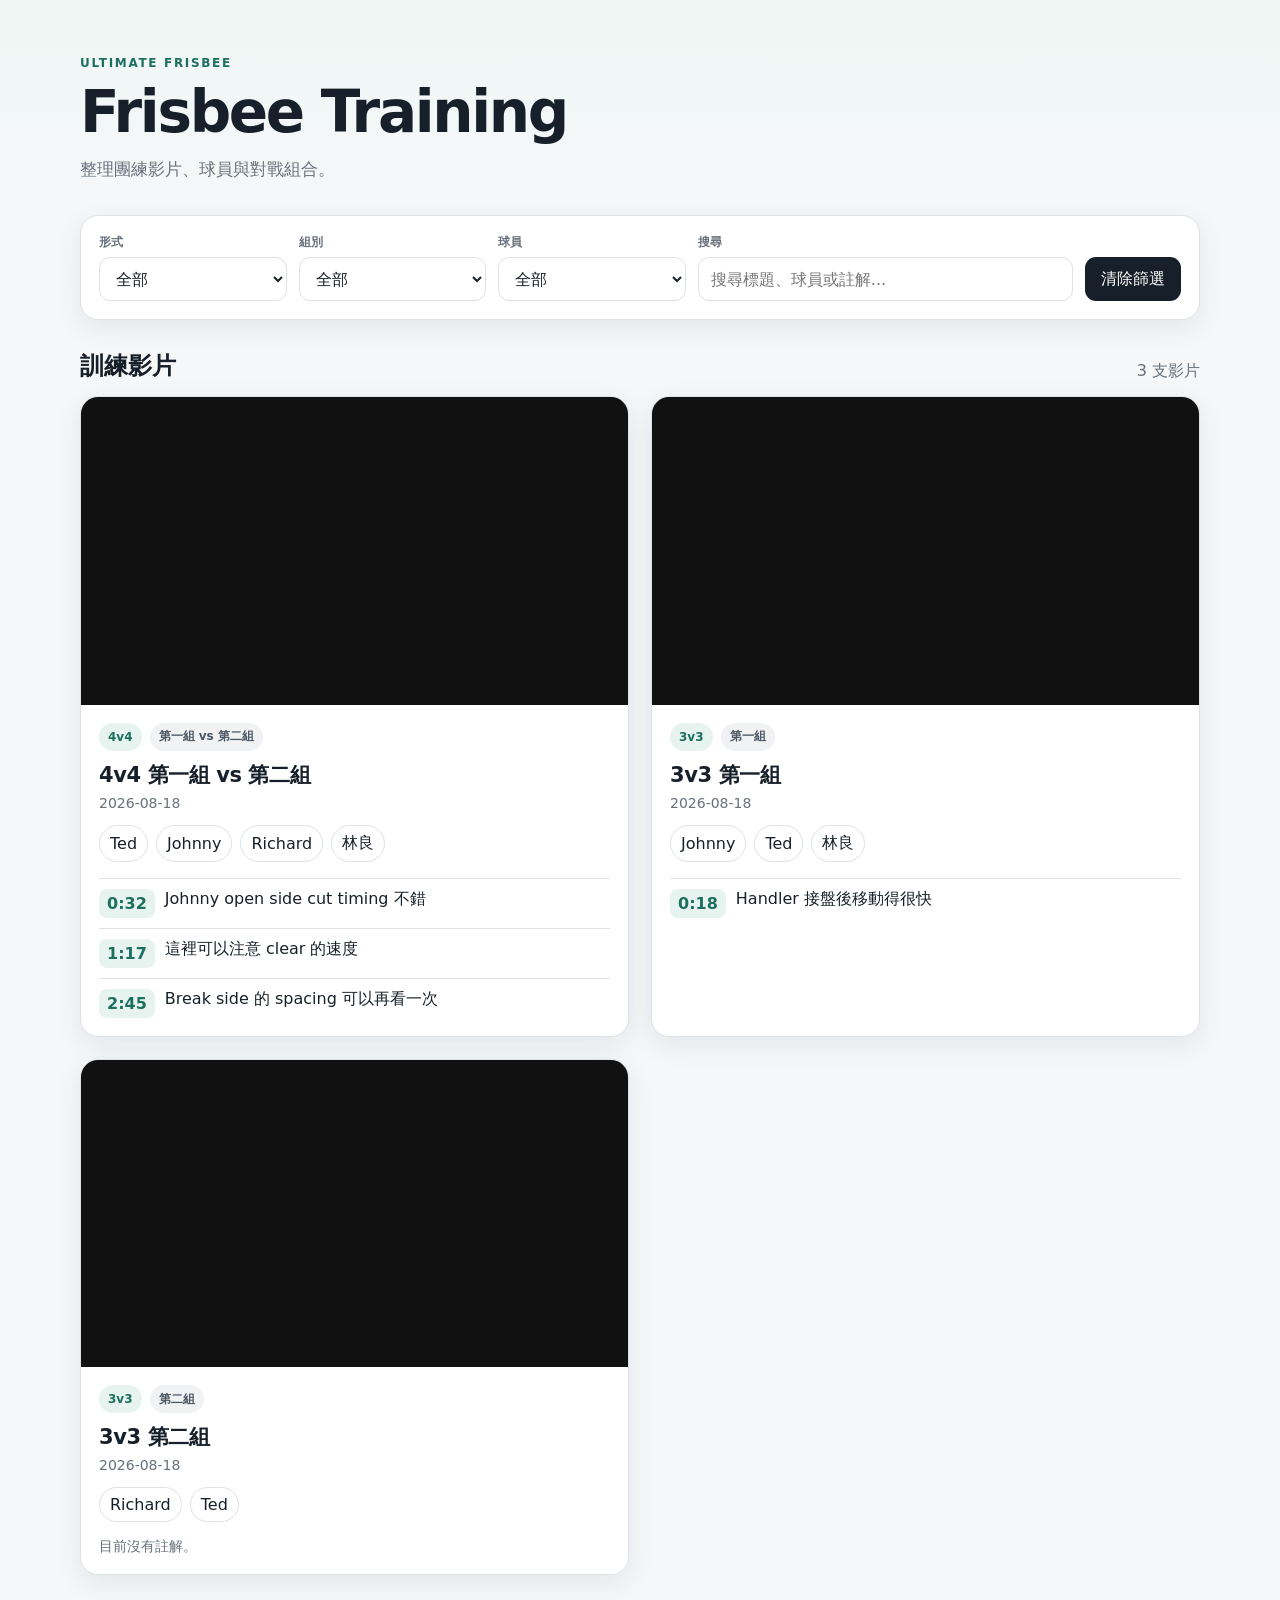
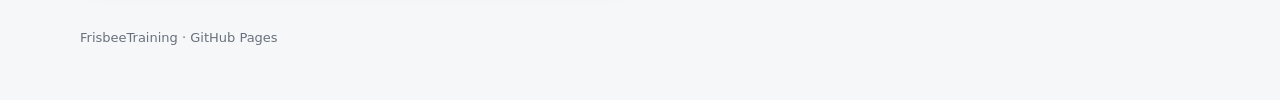
==== index.html @ f91c9dcb "none" ====
<!DOCTYPE html>
<html lang="zh-Hant">
<head>
  <meta charset="UTF-8" />
  <meta name="viewport" content="width=device-width, initial-scale=1.0" />
  <meta name="description" content="Frisbee training video library" />
  <title>Frisbee Training</title>
  <link rel="stylesheet" href="style.css" />
</head>
<body>
  <header class="site-header">
    <div class="container">
      <p class="eyebrow">ULTIMATE FRISBEE</p>
      <h1>Frisbee Training</h1>
      <p class="subtitle">整理團練影片、球員與對戰組合。</p>
    </div>
  </header>

  <main class="container">
    <section class="filters" aria-label="影片篩選">
      <div class="filter-group">
        <label for="formatFilter">形式</label>
        <select id="formatFilter">
          <option value="all">全部</option>
          <option value="3v3">3v3</option>
          <option value="4v4">4v4</option>
        </select>
      </div>

      <div class="filter-group">
        <label for="groupFilter">組別</label>
        <select id="groupFilter">
          <option value="all">全部</option>
          <option value="第一組">第一組</option>
          <option value="第二組">第二組</option>
          <option value="第一組 vs 第二組">第一組 vs 第二組</option>
        </select>
      </div>

      <div class="filter-group">
        <label for="playerFilter">球員</label>
        <select id="playerFilter">
          <option value="all">全部</option>
        </select>
      </div>

      <div class="filter-group search-group">
        <label for="searchInput">搜尋</label>
        <input
          id="searchInput"
          type="search"
          placeholder="搜尋標題、球員或註解..."
        />
      </div>

      <button id="resetFilters" class="reset-button" type="button">
        清除篩選
      </button>
    </section>

    <section class="results-header">
      <h2>訓練影片</h2>
      <p id="resultCount"></p>
    </section>

    <section id="videoGrid" class="video-grid" aria-live="polite"></section>

    <section id="emptyState" class="empty-state" hidden>
      <h3>找不到符合條件的影片</h3>
      <p>試著清除篩選，或在 videos.js 新增更多影片。</p>
    </section>
  </main>

  <footer>
    <div class="container">
      <p>FrisbeeTraining · GitHub Pages</p>
    </div>
  </footer>

  <script src="videos.js"></script>
  <script src="app.js"></script>
</body>
</html>
---- style.css ----
* {
  box-sizing: border-box;
}

:root {
  --bg: #f6f7f9;
  --surface: #ffffff;
  --text: #17202a;
  --muted: #68717d;
  --border: #dde2e7;
  --accent: #1d6f5f;
  --accent-soft: #e7f3ef;
  --shadow: 0 8px 28px rgba(20, 30, 40, 0.08);
}

body {
  margin: 0;
  font-family: Inter, ui-sans-serif, system-ui, -apple-system, BlinkMacSystemFont,
    "Segoe UI", sans-serif;
  background: var(--bg);
  color: var(--text);
}

.container {
  width: min(1120px, calc(100% - 32px));
  margin: 0 auto;
}

.site-header {
  padding: 56px 0 34px;
  background: linear-gradient(180deg, #eef7f4 0%, var(--bg) 100%);
}

.eyebrow {
  margin: 0 0 8px;
  font-size: 12px;
  font-weight: 800;
  letter-spacing: 0.14em;
  color: var(--accent);
}

h1 {
  margin: 0;
  font-size: clamp(34px, 6vw, 58px);
  letter-spacing: -0.04em;
}

.subtitle {
  margin: 12px 0 0;
  color: var(--muted);
  font-size: 17px;
}

.filters {
  display: grid;
  grid-template-columns: repeat(3, minmax(120px, 1fr)) minmax(220px, 2fr) auto;
  gap: 12px;
  padding: 18px;
  margin-bottom: 30px;
  background: var(--surface);
  border: 1px solid var(--border);
  border-radius: 18px;
  box-shadow: var(--shadow);
}

.filter-group {
  display: flex;
  flex-direction: column;
  gap: 6px;
}

label {
  font-size: 12px;
  font-weight: 700;
  color: var(--muted);
}

select,
input,
button {
  font: inherit;
}

select,
input {
  min-height: 44px;
  border: 1px solid var(--border);
  border-radius: 11px;
  padding: 0 12px;
  background: #fff;
  color: var(--text);
}

select:focus,
input:focus {
  outline: 3px solid rgba(29, 111, 95, 0.14);
  border-color: var(--accent);
}

.reset-button {
  align-self: end;
  min-height: 44px;
  padding: 0 16px;
  border: 0;
  border-radius: 11px;
  background: var(--text);
  color: #fff;
  cursor: pointer;
}

.reset-button:hover {
  opacity: 0.88;
}

.results-header {
  display: flex;
  align-items: end;
  justify-content: space-between;
  gap: 16px;
  margin-bottom: 14px;
}

.results-header h2 {
  margin: 0;
  font-size: 24px;
}

#resultCount {
  margin: 0;
  color: var(--muted);
}

.video-grid {
  display: grid;
  grid-template-columns: repeat(2, minmax(0, 1fr));
  gap: 22px;
}

.video-card {
  overflow: hidden;
  background: var(--surface);
  border: 1px solid var(--border);
  border-radius: 18px;
  box-shadow: var(--shadow);
}

.video-frame {
  width: 100%;
  aspect-ratio: 16 / 9;
  border: 0;
  display: block;
  background: #111;
}

.card-body {
  padding: 18px;
}

.card-meta {
  display: flex;
  flex-wrap: wrap;
  gap: 8px;
  margin-bottom: 10px;
}

.badge {
  display: inline-flex;
  align-items: center;
  min-height: 28px;
  padding: 0 9px;
  border-radius: 999px;
  background: var(--accent-soft);
  color: var(--accent);
  font-size: 12px;
  font-weight: 800;
}

.badge.neutral {
  background: #f0f2f4;
  color: #4d5864;
}

.card-title {
  margin: 0;
  font-size: 21px;
  letter-spacing: -0.02em;
}

.card-date {
  margin: 6px 0 14px;
  color: var(--muted);
  font-size: 14px;
}

.player-list {
  display: flex;
  flex-wrap: wrap;
  gap: 8px;
  margin-bottom: 16px;
}

.player-tag {
  border: 1px solid var(--border);
  background: #fff;
  border-radius: 999px;
  padding: 7px 10px;
  cursor: pointer;
  color: var(--text);
}

.player-tag:hover {
  border-color: var(--accent);
  color: var(--accent);
}

.notes {
  margin: 0;
  padding: 0;
  list-style: none;
  border-top: 1px solid var(--border);
}

.notes li {
  display: grid;
  grid-template-columns: auto 1fr;
  gap: 10px;
  padding: 10px 0;
  border-bottom: 1px solid var(--border);
}

.notes li:last-child {
  border-bottom: 0;
  padding-bottom: 0;
}

.timestamp {
  border: 0;
  border-radius: 8px;
  padding: 5px 8px;
  background: var(--accent-soft);
  color: var(--accent);
  font-weight: 800;
  cursor: pointer;
}

.timestamp:hover {
  filter: brightness(0.96);
}

.no-notes {
  margin: 0;
  color: var(--muted);
  font-size: 14px;
}

.empty-state {
  text-align: center;
  padding: 48px 20px;
  border: 1px dashed var(--border);
  border-radius: 18px;
  color: var(--muted);
}

.empty-state h3 {
  margin-top: 0;
  color: var(--text);
}

footer {
  padding: 42px 0;
  color: var(--muted);
  font-size: 13px;
}

@media (max-width: 860px) {
  .filters {
    grid-template-columns: 1fr 1fr;
  }

  .search-group {
    grid-column: 1 / -1;
  }

  .reset-button {
    grid-column: 1 / -1;
  }

  .video-grid {
    grid-template-columns: 1fr;
  }
}

@media (max-width: 520px) {
  .container {
    width: min(100% - 20px, 1120px);
  }

  .site-header {
    padding-top: 38px;
  }

  .filters {
    grid-template-columns: 1fr;
    padding: 14px;
  }

  .search-group,
  .reset-button {
    grid-column: auto;
  }

  .results-header {
    align-items: flex-start;
    flex-direction: column;
  }
}
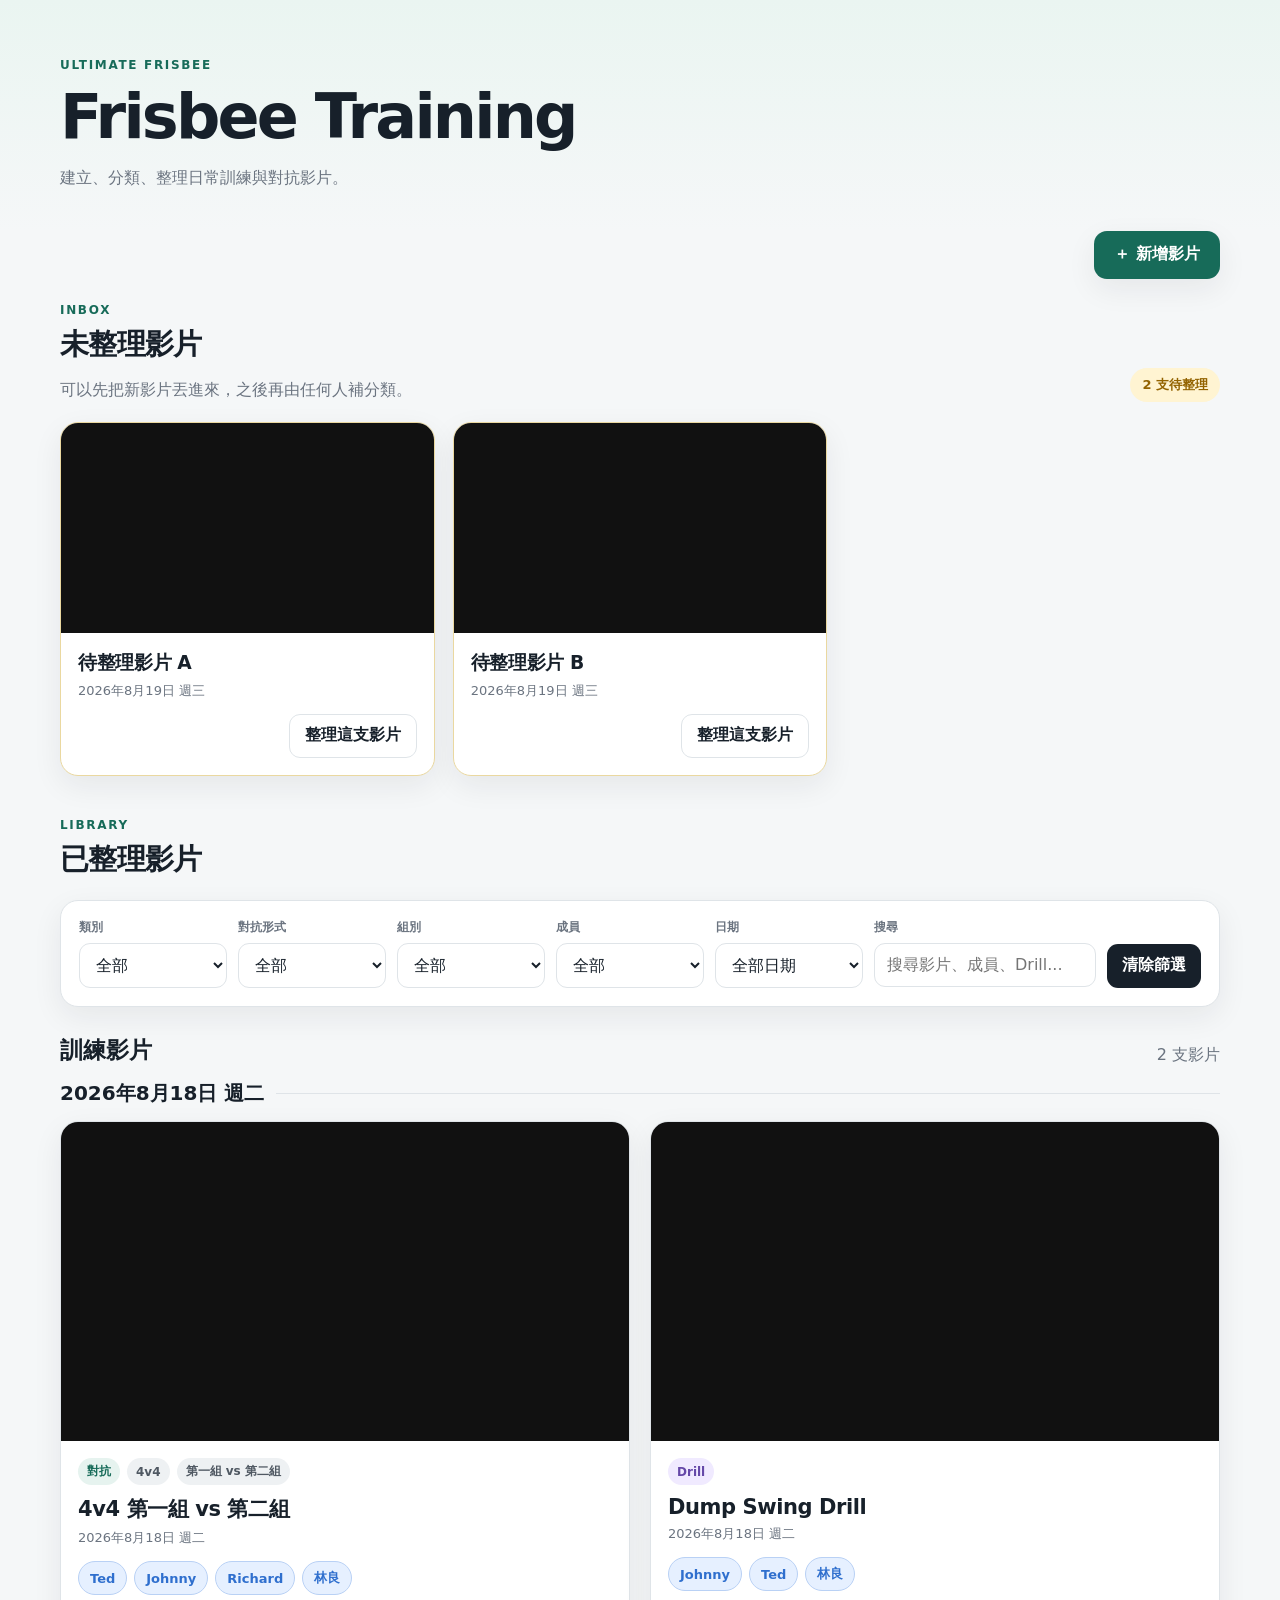
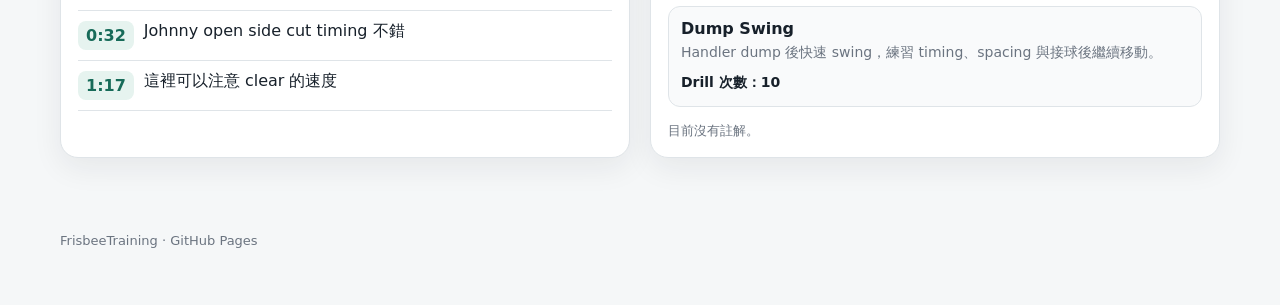
==== commit a202b91f: "new video" ====
--- a/index.html
+++ b/index.html
@@ -12,62 +12,295 @@
     <div class="container">
       <p class="eyebrow">ULTIMATE FRISBEE</p>
       <h1>Frisbee Training</h1>
-      <p class="subtitle">整理團練影片、球員與對戰組合。</p>
+      <p class="subtitle">建立、分類、整理日常訓練與對抗影片。</p>
     </div>
   </header>
 
   <main class="container">
-    <section class="filters" aria-label="影片篩選">
-      <div class="filter-group">
-        <label for="formatFilter">形式</label>
-        <select id="formatFilter">
-          <option value="all">全部</option>
-          <option value="3v3">3v3</option>
-          <option value="4v4">4v4</option>
-        </select>
-      </div>
-
-      <div class="filter-group">
-        <label for="groupFilter">組別</label>
-        <select id="groupFilter">
-          <option value="all">全部</option>
-          <option value="第一組">第一組</option>
-          <option value="第二組">第二組</option>
-          <option value="第一組 vs 第二組">第一組 vs 第二組</option>
-        </select>
-      </div>
-
-      <div class="filter-group">
-        <label for="playerFilter">球員</label>
-        <select id="playerFilter">
-          <option value="all">全部</option>
-        </select>
-      </div>
-
-      <div class="filter-group search-group">
-        <label for="searchInput">搜尋</label>
-        <input
-          id="searchInput"
-          type="search"
-          placeholder="搜尋標題、球員或註解..."
-        />
-      </div>
-
-      <button id="resetFilters" class="reset-button" type="button">
-        清除篩選
+    <!-- CREATE VIDEO LAUNCHER -->
+    <section class="create-launcher">
+      <button id="openCreatorButton" class="add-video-button" type="button">
+        ＋ 新增影片
       </button>
     </section>
 
-    <section class="results-header">
-      <h2>訓練影片</h2>
-      <p id="resultCount"></p>
+    <!-- CREATE VIDEO -->
+    <section class="panel creator-panel" id="creatorPanel" hidden>
+      <div class="section-heading">
+        <div>
+          <p class="eyebrow">CREATE</p>
+          <h2>建立影片</h2>
+          <p class="section-description">
+            貼上 YouTube 連結，再依影片內容補上類別、成員與訓練資訊。
+          </p>
+        </div>
+
+        <button id="closeCreatorButton" class="close-button" type="button" aria-label="關閉建立影片表單">
+          ✕
+        </button>
+      </div>
+
+      <form id="videoForm" class="video-form">
+        <input id="sourceUnsortedId" type="hidden" />
+
+        <div class="form-grid">
+          <div class="field field-wide">
+            <label for="youtubeUrl">YouTube 連結 *</label>
+            <input
+              id="youtubeUrl"
+              type="url"
+              placeholder="https://www.youtube.com/watch?v=..."
+              required
+            />
+          </div>
+
+          <div class="field">
+            <label for="videoDate">日期 *</label>
+            <input id="videoDate" type="date" required />
+          </div>
+
+          <div class="field">
+            <label for="videoTitle">影片標題</label>
+            <input id="videoTitle" type="text" placeholder="可留白，自動產生" />
+          </div>
+
+          <div class="field">
+            <label for="categorySelect">類別 *</label>
+            <select id="categorySelect" required>
+              <option value="">請選擇</option>
+              <option value="體能">體能</option>
+              <option value="Drill">Drill</option>
+              <option value="對抗">對抗</option>
+            </select>
+          </div>
+        </div>
+
+        <!-- COMMON MEMBER AREA -->
+        <div class="subpanel">
+          <div class="subpanel-title-row">
+            <div>
+              <h3>哪些成員？</h3>
+              <p>所有影片類別都可以選擇參與成員。</p>
+            </div>
+          </div>
+
+          <div id="memberPicker" class="member-picker"></div>
+
+          <div class="inline-create">
+            <div class="field">
+              <label for="newMemberName">新增成員：名字</label>
+              <input id="newMemberName" type="text" placeholder="例如：Alice" />
+            </div>
+
+            <div class="field">
+              <label for="newMemberGender">性別</label>
+              <select id="newMemberGender">
+                <option value="">請選擇</option>
+                <option value="male">男性</option>
+                <option value="female">女性</option>
+              </select>
+            </div>
+
+            <button id="addMemberButton" class="secondary-button align-end" type="button">
+              新增成員
+            </button>
+          </div>
+
+          <p id="memberMessage" class="form-message"></p>
+        </div>
+
+        <!-- SCRIMMAGE -->
+        <div id="scrimmageFields" class="subpanel category-fields" hidden>
+          <div class="subpanel-title-row">
+            <div>
+              <h3>對抗設定</h3>
+              <p>選擇對抗人數與組別。</p>
+            </div>
+          </div>
+
+          <div class="form-grid">
+            <div class="field">
+              <label for="formatSelect">對抗形式 *</label>
+              <select id="formatSelect">
+                <option value="">請選擇</option>
+                <option value="2v2">2v2</option>
+                <option value="3v3">3v3</option>
+                <option value="4v4">4v4</option>
+                <option value="5v5">5v5</option>
+              </select>
+            </div>
+
+            <div class="field">
+              <label for="groupSelect">組別 / 對戰 *</label>
+              <select id="groupSelect"></select>
+            </div>
+          </div>
+
+          <div class="inline-create compact-create">
+            <div class="field">
+              <label for="newGroupName">新增組別 / 對戰名稱</label>
+              <input
+                id="newGroupName"
+                type="text"
+                placeholder="例如：第三組 vs 第四組"
+              />
+            </div>
+
+            <button id="addGroupButton" class="secondary-button align-end" type="button">
+              新增組別
+            </button>
+          </div>
+          <p id="groupMessage" class="form-message"></p>
+        </div>
+
+        <!-- DRILL -->
+        <div id="drillFields" class="subpanel category-fields" hidden>
+          <div class="subpanel-title-row">
+            <div>
+              <h3>Drill 設定</h3>
+              <p>可以選既有 Drill，或直接建立新的 Drill。</p>
+            </div>
+          </div>
+
+          <div class="field">
+            <label for="drillSelect">Drill *</label>
+            <select id="drillSelect"></select>
+          </div>
+
+          <div id="newDrillFields" class="new-drill-fields" hidden>
+            <div class="form-grid">
+              <div class="field">
+                <label for="newDrillName">Drill 名字 *</label>
+                <input id="newDrillName" type="text" placeholder="例如：Break Side 3-man Drill" />
+              </div>
+
+              <div class="field">
+                <label for="newDrillReps">Drill 次數 *</label>
+                <input id="newDrillReps" type="number" min="1" step="1" placeholder="例如：10" />
+              </div>
+
+              <div class="field field-wide">
+                <label for="newDrillDescription">Drill 描述 *</label>
+                <textarea
+                  id="newDrillDescription"
+                  rows="4"
+                  placeholder="描述目的、跑位方式、注意事項..."
+                ></textarea>
+              </div>
+            </div>
+          </div>
+          <p id="drillMessage" class="form-message"></p>
+        </div>
+
+        <div class="form-actions">
+          <p id="videoFormMessage" class="form-message"></p>
+          <div class="action-buttons">
+            <button id="cancelOrganizeButton" class="secondary-button" type="button" hidden>
+              取消整理
+            </button>
+            <button class="primary-button" type="submit">建立影片</button>
+          </div>
+        </div>
+      </form>
     </section>
 
-    <section id="videoGrid" class="video-grid" aria-live="polite"></section>
-
-    <section id="emptyState" class="empty-state" hidden>
-      <h3>找不到符合條件的影片</h3>
-      <p>試著清除篩選，或在 videos.js 新增更多影片。</p>
+    <!-- UNSORTED -->
+    <section class="panel unsorted-panel">
+      <div class="section-heading">
+        <div>
+          <p class="eyebrow">INBOX</p>
+          <h2>未整理影片</h2>
+          <p class="section-description">
+            可以先把新影片丟進來，之後再由任何人補分類。
+          </p>
+        </div>
+        <span id="unsortedCount" class="count-pill"></span>
+      </div>
+
+      <div id="unsortedGrid" class="unsorted-grid"></div>
+
+      <div id="unsortedEmpty" class="empty-state compact" hidden>
+        <p>目前沒有待整理影片 🎉</p>
+      </div>
+    </section>
+
+    <!-- LIBRARY -->
+    <section class="panel library-panel">
+      <div class="section-heading">
+        <div>
+          <p class="eyebrow">LIBRARY</p>
+          <h2>已整理影片</h2>
+        </div>
+      </div>
+
+      <section class="filters" aria-label="影片篩選">
+        <div class="field">
+          <label for="categoryFilter">類別</label>
+          <select id="categoryFilter">
+            <option value="all">全部</option>
+            <option value="體能">體能</option>
+            <option value="Drill">Drill</option>
+            <option value="對抗">對抗</option>
+          </select>
+        </div>
+
+        <div class="field">
+          <label for="formatFilter">對抗形式</label>
+          <select id="formatFilter">
+            <option value="all">全部</option>
+            <option value="2v2">2v2</option>
+            <option value="3v3">3v3</option>
+            <option value="4v4">4v4</option>
+            <option value="5v5">5v5</option>
+          </select>
+        </div>
+
+        <div class="field">
+          <label for="groupFilter">組別</label>
+          <select id="groupFilter">
+            <option value="all">全部</option>
+          </select>
+        </div>
+
+        <div class="field">
+          <label for="playerFilter">成員</label>
+          <select id="playerFilter">
+            <option value="all">全部</option>
+          </select>
+        </div>
+
+        <div class="field">
+          <label for="dateFilter">日期</label>
+          <select id="dateFilter">
+            <option value="all">全部日期</option>
+          </select>
+        </div>
+
+        <div class="field search-field">
+          <label for="searchInput">搜尋</label>
+          <input
+            id="searchInput"
+            type="search"
+            placeholder="搜尋影片、成員、Drill..."
+          />
+        </div>
+
+        <button id="resetFilters" class="reset-button" type="button">
+          清除篩選
+        </button>
+      </section>
+
+      <section class="results-header">
+        <h3>訓練影片</h3>
+        <p id="resultCount"></p>
+      </section>
+
+      <section id="videoGrid" aria-live="polite"></section>
+
+      <section id="emptyState" class="empty-state" hidden>
+        <h3>找不到符合條件的影片</h3>
+        <p>試著清除篩選。</p>
+      </section>
     </section>
   </main>
 
--- a/style.css
+++ b/style.css
@@ -3,14 +3,26 @@
 }
 
 :root {
-  --bg: #f6f7f9;
+  --bg: #f5f7f8;
   --surface: #ffffff;
+  --surface-soft: #f9fafb;
   --text: #17202a;
-  --muted: #68717d;
-  --border: #dde2e7;
-  --accent: #1d6f5f;
-  --accent-soft: #e7f3ef;
-  --shadow: 0 8px 28px rgba(20, 30, 40, 0.08);
+  --muted: #6b7480;
+  --border: #dfe4e8;
+  --accent: #176b59;
+  --accent-soft: #e6f3ef;
+  --warning: #936300;
+  --warning-soft: #fff4d2;
+  --male: #2f6fce;
+  --male-soft: #e6f0ff;
+  --female: #c94848;
+  --female-soft: #ffe8e8;
+  --danger: #a1342b;
+  --shadow: 0 10px 30px rgba(22, 32, 42, 0.07);
+}
+
+html {
+  scroll-behavior: smooth;
 }
 
 body {
@@ -21,196 +33,507 @@
   color: var(--text);
 }
 
+button,
+input,
+select,
+textarea {
+  font: inherit;
+}
+
+button {
+  cursor: pointer;
+}
+
 .container {
-  width: min(1120px, calc(100% - 32px));
+  width: min(1160px, calc(100% - 32px));
   margin: 0 auto;
 }
 
 .site-header {
-  padding: 56px 0 34px;
-  background: linear-gradient(180deg, #eef7f4 0%, var(--bg) 100%);
+  padding: 58px 0 40px;
+  background: linear-gradient(180deg, #eaf5f1 0%, var(--bg) 100%);
 }
 
 .eyebrow {
   margin: 0 0 8px;
   font-size: 12px;
-  font-weight: 800;
+  font-weight: 850;
   letter-spacing: 0.14em;
   color: var(--accent);
 }
 
 h1 {
   margin: 0;
-  font-size: clamp(34px, 6vw, 58px);
-  letter-spacing: -0.04em;
-}
-
-.subtitle {
+  font-size: clamp(38px, 6vw, 62px);
+  letter-spacing: -0.045em;
+}
+
+.subtitle,
+.section-description {
   margin: 12px 0 0;
   color: var(--muted);
-  font-size: 17px;
+  line-height: 1.6;
+}
+
+.panel {
+  margin: 0 0 42px;
+}
+
+.create-launcher {
+  display: flex;
+  justify-content: flex-end;
+  margin: 0 0 24px;
+}
+
+.add-video-button {
+  min-height: 48px;
+  padding: 0 20px;
+  border: 0;
+  border-radius: 13px;
+  background: var(--accent);
+  color: #fff;
+  font-weight: 900;
+  box-shadow: var(--shadow);
+}
+
+.add-video-button:hover {
+  opacity: 0.92;
+}
+
+.close-button {
+  width: 40px;
+  height: 40px;
+  flex: 0 0 auto;
+  border: 1px solid var(--border);
+  border-radius: 999px;
+  background: #fff;
+  color: var(--muted);
+  font-weight: 900;
+}
+
+.close-button:hover {
+  color: var(--text);
+  background: var(--surface-soft);
+}
+
+.creator-panel {
+  padding: 24px;
+  background: var(--surface);
+  border: 1px solid var(--border);
+  border-radius: 22px;
+  box-shadow: var(--shadow);
+}
+
+.section-heading {
+  display: flex;
+  justify-content: space-between;
+  align-items: flex-end;
+  gap: 16px;
+  margin-bottom: 20px;
+}
+
+.section-heading h2 {
+  margin: 0;
+  font-size: 29px;
+  letter-spacing: -0.025em;
+}
+
+.video-form {
+  display: grid;
+  gap: 18px;
+}
+
+.form-grid {
+  display: grid;
+  grid-template-columns: repeat(2, minmax(0, 1fr));
+  gap: 14px;
+}
+
+.field {
+  display: flex;
+  flex-direction: column;
+  gap: 7px;
+}
+
+.field-wide {
+  grid-column: 1 / -1;
+}
+
+label {
+  color: var(--muted);
+  font-size: 12px;
+  font-weight: 800;
+}
+
+input,
+select,
+textarea {
+  width: 100%;
+  border: 1px solid var(--border);
+  border-radius: 11px;
+  padding: 11px 12px;
+  background: #fff;
+  color: var(--text);
+}
+
+input,
+select {
+  min-height: 44px;
+}
+
+textarea {
+  resize: vertical;
+}
+
+input:focus,
+select:focus,
+textarea:focus {
+  outline: 3px solid rgba(23, 107, 89, 0.13);
+  border-color: var(--accent);
+}
+
+.subpanel {
+  padding: 18px;
+  border: 1px solid var(--border);
+  border-radius: 16px;
+  background: var(--surface-soft);
+}
+
+.subpanel-title-row {
+  margin-bottom: 14px;
+}
+
+.subpanel-title-row h3 {
+  margin: 0;
+  font-size: 18px;
+}
+
+.subpanel-title-row p {
+  margin: 5px 0 0;
+  color: var(--muted);
+  font-size: 13px;
+}
+
+.inline-create {
+  display: grid;
+  grid-template-columns: 1.5fr 1fr auto;
+  align-items: end;
+  gap: 10px;
+  margin-top: 14px;
+}
+
+.compact-create {
+  grid-template-columns: 1fr auto;
+}
+
+.align-end {
+  align-self: end;
+}
+
+.member-picker {
+  display: flex;
+  flex-wrap: wrap;
+  gap: 9px;
+  min-height: 36px;
+}
+
+.member-option {
+  position: relative;
+}
+
+.member-option input {
+  position: absolute;
+  pointer-events: none;
+  opacity: 0;
+}
+
+.member-option span,
+.player-tag {
+  display: inline-flex;
+  align-items: center;
+  min-height: 34px;
+  padding: 0 11px;
+  border-radius: 999px;
+  border: 1px solid var(--border);
+  background: #fff;
+  font-size: 13px;
+  font-weight: 800;
+}
+
+.member-option.male span,
+.player-tag.male {
+  border-color: #b9d1f5;
+  background: var(--male-soft);
+  color: var(--male);
+}
+
+.member-option.female span,
+.player-tag.female {
+  border-color: #f2bbbb;
+  background: var(--female-soft);
+  color: var(--female);
+}
+
+.member-option input:checked + span {
+  box-shadow: inset 0 0 0 2px currentColor;
+  transform: translateY(-1px);
+}
+
+.member-option span:hover {
+  filter: brightness(0.98);
+}
+
+.primary-button,
+.secondary-button,
+.reset-button,
+.organize-button {
+  min-height: 44px;
+  border-radius: 11px;
+  padding: 0 15px;
+  font-weight: 850;
+}
+
+.primary-button {
+  border: 0;
+  background: var(--accent);
+  color: #fff;
+}
+
+.secondary-button,
+.organize-button {
+  border: 1px solid var(--border);
+  background: #fff;
+  color: var(--text);
+}
+
+.reset-button {
+  align-self: end;
+  border: 0;
+  background: var(--text);
+  color: #fff;
+}
+
+.primary-button:hover,
+.secondary-button:hover,
+.reset-button:hover,
+.organize-button:hover {
+  opacity: 0.9;
+}
+
+.form-actions {
+  display: flex;
+  justify-content: space-between;
+  align-items: center;
+  gap: 16px;
+}
+
+.action-buttons {
+  display: flex;
+  gap: 10px;
+  margin-left: auto;
+}
+
+.form-message {
+  margin: 7px 0 0;
+  min-height: 18px;
+  color: var(--danger);
+  font-size: 13px;
+}
+
+.success-message {
+  color: var(--accent);
+}
+
+.count-pill {
+  display: inline-flex;
+  align-items: center;
+  min-height: 34px;
+  padding: 0 12px;
+  border-radius: 999px;
+  background: var(--warning-soft);
+  color: var(--warning);
+  font-size: 13px;
+  font-weight: 850;
+}
+
+.unsorted-grid {
+  display: grid;
+  grid-template-columns: repeat(3, minmax(0, 1fr));
+  gap: 18px;
+}
+
+.unsorted-card,
+.video-card {
+  overflow: hidden;
+  background: var(--surface);
+  border: 1px solid var(--border);
+  border-radius: 18px;
+  box-shadow: var(--shadow);
+}
+
+.unsorted-card {
+  border-color: #ead8a0;
+}
+
+.video-frame {
+  display: block;
+  width: 100%;
+  aspect-ratio: 16 / 9;
+  border: 0;
+  background: #111;
+}
+
+.unsorted-body,
+.card-body {
+  padding: 17px;
+}
+
+.unsorted-body h3,
+.card-title {
+  margin: 0;
+  letter-spacing: -0.02em;
+}
+
+.unsorted-date,
+.card-date {
+  margin: 6px 0 14px;
+  color: var(--muted);
+  font-size: 13px;
+}
+
+.unsorted-actions {
+  display: flex;
+  justify-content: flex-end;
 }
 
 .filters {
   display: grid;
-  grid-template-columns: repeat(3, minmax(120px, 1fr)) minmax(220px, 2fr) auto;
+  grid-template-columns: repeat(5, minmax(110px, 1fr)) minmax(190px, 1.5fr) auto;
+  gap: 11px;
+  padding: 18px;
+  margin-bottom: 28px;
+  border: 1px solid var(--border);
+  border-radius: 18px;
+  background: var(--surface);
+  box-shadow: var(--shadow);
+}
+
+.results-header {
+  display: flex;
+  justify-content: space-between;
+  align-items: flex-end;
   gap: 12px;
-  padding: 18px;
-  margin-bottom: 30px;
-  background: var(--surface);
-  border: 1px solid var(--border);
-  border-radius: 18px;
-  box-shadow: var(--shadow);
-}
-
-.filter-group {
-  display: flex;
-  flex-direction: column;
-  gap: 6px;
-}
-
-label {
-  font-size: 12px;
-  font-weight: 700;
-  color: var(--muted);
-}
-
-select,
-input,
-button {
-  font: inherit;
-}
-
-select,
-input {
-  min-height: 44px;
-  border: 1px solid var(--border);
-  border-radius: 11px;
-  padding: 0 12px;
-  background: #fff;
-  color: var(--text);
-}
-
-select:focus,
-input:focus {
-  outline: 3px solid rgba(29, 111, 95, 0.14);
-  border-color: var(--accent);
-}
-
-.reset-button {
-  align-self: end;
-  min-height: 44px;
-  padding: 0 16px;
-  border: 0;
-  border-radius: 11px;
-  background: var(--text);
-  color: #fff;
-  cursor: pointer;
-}
-
-.reset-button:hover {
-  opacity: 0.88;
-}
-
-.results-header {
-  display: flex;
-  align-items: end;
-  justify-content: space-between;
-  gap: 16px;
   margin-bottom: 14px;
 }
 
-.results-header h2 {
-  margin: 0;
-  font-size: 24px;
+.results-header h3 {
+  margin: 0;
+  font-size: 23px;
 }
 
 #resultCount {
   margin: 0;
   color: var(--muted);
+}
+
+.date-section {
+  margin-bottom: 34px;
+}
+
+.date-heading {
+  display: flex;
+  align-items: center;
+  gap: 12px;
+  margin: 0 0 14px;
+  font-size: 20px;
+}
+
+.date-heading::after {
+  content: "";
+  height: 1px;
+  flex: 1;
+  background: var(--border);
 }
 
 .video-grid {
   display: grid;
   grid-template-columns: repeat(2, minmax(0, 1fr));
-  gap: 22px;
-}
-
-.video-card {
-  overflow: hidden;
-  background: var(--surface);
-  border: 1px solid var(--border);
-  border-radius: 18px;
-  box-shadow: var(--shadow);
-}
-
-.video-frame {
-  width: 100%;
-  aspect-ratio: 16 / 9;
-  border: 0;
-  display: block;
-  background: #111;
-}
-
-.card-body {
-  padding: 18px;
+  gap: 20px;
 }
 
 .card-meta {
   display: flex;
   flex-wrap: wrap;
-  gap: 8px;
+  gap: 7px;
   margin-bottom: 10px;
 }
 
 .badge {
   display: inline-flex;
   align-items: center;
-  min-height: 28px;
+  min-height: 27px;
   padding: 0 9px;
   border-radius: 999px;
   background: var(--accent-soft);
   color: var(--accent);
   font-size: 12px;
-  font-weight: 800;
+  font-weight: 850;
 }
 
 .badge.neutral {
-  background: #f0f2f4;
-  color: #4d5864;
+  background: #eef1f3;
+  color: #4f5862;
+}
+
+.badge.drill {
+  background: #f0eaff;
+  color: #6548a8;
+}
+
+.badge.fitness {
+  background: #fff0dd;
+  color: #9a5c16;
 }
 
 .card-title {
-  margin: 0;
   font-size: 21px;
-  letter-spacing: -0.02em;
-}
-
-.card-date {
-  margin: 6px 0 14px;
-  color: var(--muted);
+}
+
+.player-list {
+  display: flex;
+  flex-wrap: wrap;
+  gap: 7px;
+  margin-bottom: 15px;
+}
+
+.player-tag {
+  cursor: pointer;
+}
+
+.detail-box {
+  margin: 0 0 15px;
+  padding: 12px;
+  border-radius: 12px;
+  background: var(--surface-soft);
+  border: 1px solid var(--border);
+}
+
+.detail-box strong {
+  display: block;
+  margin-bottom: 4px;
+}
+
+.detail-box p {
+  margin: 0;
+  color: var(--muted);
+  line-height: 1.55;
   font-size: 14px;
 }
 
-.player-list {
-  display: flex;
-  flex-wrap: wrap;
-  gap: 8px;
-  margin-bottom: 16px;
-}
-
-.player-tag {
-  border: 1px solid var(--border);
-  background: #fff;
-  border-radius: 999px;
-  padding: 7px 10px;
-  cursor: pointer;
-  color: var(--text);
-}
-
-.player-tag:hover {
-  border-color: var(--accent);
-  color: var(--accent);
+.detail-line {
+  margin-top: 8px !important;
+  color: var(--text) !important;
+  font-weight: 750;
 }
 
 .notes {
@@ -228,89 +551,102 @@
   border-bottom: 1px solid var(--border);
 }
 
-.notes li:last-child {
-  border-bottom: 0;
-  padding-bottom: 0;
-}
-
 .timestamp {
   border: 0;
   border-radius: 8px;
   padding: 5px 8px;
   background: var(--accent-soft);
   color: var(--accent);
-  font-weight: 800;
-  cursor: pointer;
-}
-
-.timestamp:hover {
-  filter: brightness(0.96);
+  font-weight: 850;
 }
 
 .no-notes {
   margin: 0;
   color: var(--muted);
-  font-size: 14px;
+  font-size: 13px;
 }
 
 .empty-state {
+  padding: 46px 20px;
   text-align: center;
-  padding: 48px 20px;
+  color: var(--muted);
   border: 1px dashed var(--border);
   border-radius: 18px;
-  color: var(--muted);
+}
+
+.empty-state.compact {
+  padding: 20px;
 }
 
 .empty-state h3 {
-  margin-top: 0;
   color: var(--text);
 }
 
 footer {
-  padding: 42px 0;
+  padding: 20px 0 44px;
   color: var(--muted);
   font-size: 13px;
 }
 
-@media (max-width: 860px) {
+@media (max-width: 1050px) {
   .filters {
-    grid-template-columns: 1fr 1fr;
-  }
-
-  .search-group {
-    grid-column: 1 / -1;
+    grid-template-columns: repeat(3, minmax(0, 1fr));
   }
 
   .reset-button {
     grid-column: 1 / -1;
   }
 
-  .video-grid {
+  .unsorted-grid {
+    grid-template-columns: repeat(2, minmax(0, 1fr));
+  }
+}
+
+@media (max-width: 760px) {
+  .form-grid,
+  .video-grid,
+  .unsorted-grid,
+  .filters {
     grid-template-columns: 1fr;
+  }
+
+  .field-wide,
+  .reset-button {
+    grid-column: auto;
+  }
+
+  .inline-create,
+  .compact-create {
+    grid-template-columns: 1fr;
+  }
+
+  .section-heading,
+  .results-header,
+  .form-actions {
+    align-items: flex-start;
+    flex-direction: column;
+  }
+
+  .action-buttons {
+    margin-left: 0;
+    width: 100%;
+  }
+
+  .action-buttons button {
+    flex: 1;
   }
 }
 
 @media (max-width: 520px) {
   .container {
-    width: min(100% - 20px, 1120px);
+    width: min(100% - 20px, 1160px);
   }
 
   .site-header {
     padding-top: 38px;
   }
 
-  .filters {
-    grid-template-columns: 1fr;
-    padding: 14px;
-  }
-
-  .search-group,
-  .reset-button {
-    grid-column: auto;
-  }
-
-  .results-header {
-    align-items: flex-start;
-    flex-direction: column;
-  }
-}
+  .creator-panel {
+    padding: 16px;
+  }
+}
